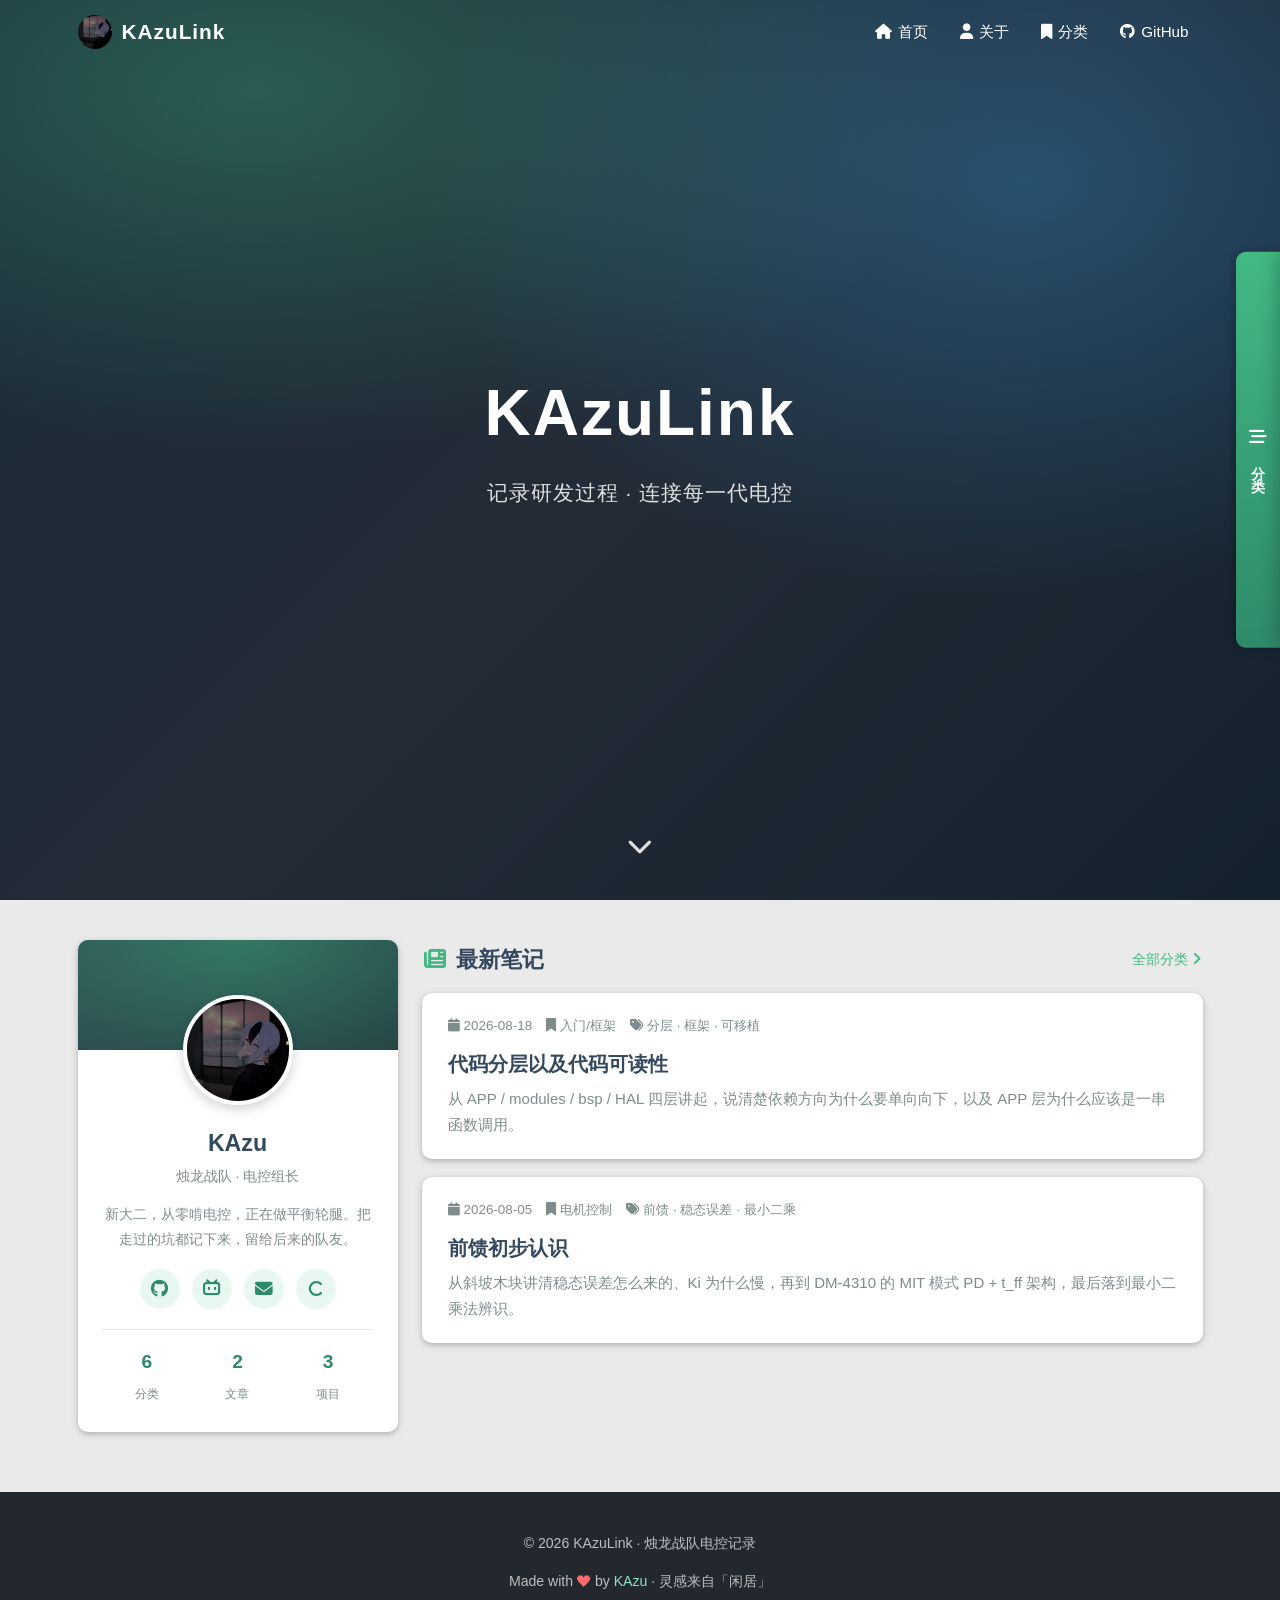
==== index.html @ f5722d4b "init: KAzuLink 电控博客" ====
<!DOCTYPE html>
<html lang="zh-CN">
<head>
  <meta charset="utf-8">
  <meta name="viewport" content="width=device-width, initial-scale=1.0">
  <meta name="keywords" content="KAzuLink,烛龙,电控,机器人,轮腿,STM32">
  <meta name="description" content="KAzuLink · 烛龙电控记录与传承">
  <title>KAzuLink · 首页</title>
  <link rel="icon" type="image/png" href="preview.jpg">

  <!-- Font Awesome 图标 -->
  <link rel="stylesheet" href="https://cdn.jsdelivr.net/npm/@fortawesome/fontawesome-free@6.5.1/css/all.min.css">
  <!-- AOS 滚动动画（与闲居同款） -->
  <link rel="stylesheet" href="https://cdn.jsdelivr.net/npm/aos@2.3.4/dist/aos.css">
  <link rel="stylesheet" href="css/style.css">
</head>
<body>

  <!-- ============ 顶部导航 ============ -->
  <header class="navbar-fixed">
    <nav id="headNav" class="nav-transparent">
      <div class="container">
        <div class="brand">
          <a href="index.html" class="waves-effect">
            <img src="preview.jpg" class="logo-img" alt="LOGO">
            <span>KAzuLink</span>
          </a>
        </div>
        <ul class="nav-menu">
          <li><a href="index.html" class="waves-effect"><i class="fas fa-home"></i><span>首页</span></a></li>
          <li><a href="about.html" class="waves-effect"><i class="fas fa-user"></i><span>关于</span></a></li>
          <li><a href="categories.html" class="waves-effect"><i class="fas fa-bookmark"></i><span>分类</span></a></li>
          <li><a href="https://github.com/KAzuLInk" target="_blank" class="waves-effect"><i class="fab fa-github"></i><span>GitHub</span></a></li>
        </ul>
      </div>
    </nav>
  </header>

  <!-- ============ Hero Banner ============ -->
  <section class="hero">
    <div class="hero-inner">
      <h1 class="site-title" data-aos="fade-up">KAzuLink</h1>
      <p class="site-subtitle" data-aos="fade-up" data-aos-delay="150">记录研发过程 · 连接每一代电控</p>
    </div>
    <a href="#main" class="scroll-down"><i class="fas fa-chevron-down"></i></a>
  </section>

  <!-- ============ 主体 ============ -->
  <main class="main" id="main">
    <div class="container layout">

      <!-- 左侧个人卡片 -->
      <aside class="card profile-card" data-aos="fade-right">
        <div class="profile-cover"></div>
        <div class="profile-body">
          <a class="profile-main" href="about.html" title="查看关于我">
            <img src="preview.jpg" class="avatar" alt="头像">
            <h2 class="profile-name">KAzu</h2>
            <p class="profile-title">烛龙战队 · 电控组长</p>
            <p class="profile-bio">新大二，从零啃电控，正在做平衡轮腿。把走过的坑都记下来，留给后来的队友。</p>
          </a>
          <div class="profile-links">
            <a href="https://github.com/KAzuLInk" target="_blank" title="GitHub"><i class="fab fa-github"></i></a>
            <a href="https://space.bilibili.com/" target="_blank" title="B站"><i class="fab fa-bilibili"></i></a>
            <a href="mailto:you@example.com" title="邮箱"><i class="fas fa-envelope"></i></a>
            <a href="#" title="CSDN"><i class="fas fa-c"></i></a>
          </div>
          <div class="profile-stats">
            <div class="stat"><b>6</b><span>分类</span></div>
            <div class="stat"><b>2</b><span>文章</span></div>
            <div class="stat"><b>3</b><span>项目</span></div>
          </div>
        </div>
      </aside>

      <!-- 右侧文章列表 -->
      <section>
        <div class="section-head" data-aos="fade-left">
          <h2><i class="fas fa-newspaper"></i>最新笔记</h2>
          <a class="more" href="categories.html">全部分类 <i class="fas fa-angle-right"></i></a>
        </div>

        <!-- POSTS_START -->
        <article class="card post-card hoverable" data-aos="fade-up">
          <div class="post-meta">
            <span><i class="fas fa-calendar"></i>2026-08-18</span>
            <span><i class="fas fa-bookmark"></i>入门/框架</span>
            <span><i class="fas fa-tags"></i>分层 · 框架 · 可移植</span>
          </div>
          <h3><a href="post-code-layering.html">代码分层以及代码可读性</a></h3>
          <p class="post-excerpt">从 APP / modules / bsp / HAL 四层讲起，说清楚依赖方向为什么要单向向下，以及 APP 层为什么应该是一串函数调用。</p>
        </article>

        <article class="card post-card hoverable" data-aos="fade-up" data-aos-delay="100">
          <div class="post-meta">
            <span><i class="fas fa-calendar"></i>2026-08-05</span>
            <span><i class="fas fa-bookmark"></i>电机控制</span>
            <span><i class="fas fa-tags"></i>前馈 · 稳态误差 · 最小二乘</span>
          </div>
          <h3><a href="post-feedforward.html">前馈初步认识</a></h3>
          <p class="post-excerpt">从斜坡木块讲清稳态误差怎么来的、Ki 为什么慢，再到 DM-4310 的 MIT 模式 PD + t_ff 架构，最后落到最小二乘法辨识。</p>
        </article>
      <!-- POSTS_END -->
      </section>

    </div>
  </main>

  <!-- ============ 右侧弹出分类抽屉 ============ -->
  <aside class="category-drawer" id="categoryDrawer">
    <div class="drawer-handle" id="drawerHandle">
      <i class="fas fa-bars-staggered"></i>
      <span class="handle-text">分 类</span>
    </div>
    <div class="drawer-body">
      <div class="drawer-title"><i class="fas fa-bookmark"></i>全部分类</div>
      <a class="drawer-item" href="categories.html#framework"><i class="fas fa-layer-group"></i>入门/框架<span class="count">1</span></a>
      <a class="drawer-item" href="categories.html#motor"><i class="fas fa-gauge-high"></i>电机控制<span class="count">1</span></a>
      <a class="drawer-item" href="categories.html#leg"><i class="fas fa-person-running"></i>平衡轮腿<span class="count">0</span></a>
      <a class="drawer-item" href="categories.html#chassis"><i class="fas fa-gears"></i>底盘/云台<span class="count">0</span></a>
      <a class="drawer-item" href="categories.html#review"><i class="fas fa-flag-checkered"></i>比赛复盘<span class="count">0</span></a>
      <a class="drawer-item" href="categories.html#pitfall"><i class="fas fa-triangle-exclamation"></i>踩坑记录<span class="count">0</span></a>
    </div>
  </aside>

  <!-- ============ 返回顶部 ============ -->
  <button class="to-top" id="toTop" title="返回顶部"><i class="fas fa-arrow-up"></i></button>

  <!-- ============ 页脚 ============ -->
  <footer>
    <p>© 2026 KAzuLink · 烛龙战队电控记录</p>
    <p>Made with <span class="heart">❤</span> by <a href="about.html">KAzu</a> · 灵感来自「闲居」</p>
  </footer>

  <!-- AOS 动画 -->
  <script src="https://cdn.jsdelivr.net/npm/aos@2.3.4/dist/aos.js"></script>
  <script src="js/main.js"></script>
</body>
</html>
---- css/style.css ----
/* ============================================================
   KAzuLink · 电控技术博客
   风格复刻自 "闲居" (Hexo + Matery 主题)
   ============================================================ */

:root {
  --bg: #eaeaea;
  --text: #34495e;
  --text-light: #7f8c8d;
  --accent: #42b983;
  --accent-dark: #2e8b6a;
  --accent-light: rgba(66, 185, 131, .12);
  --card-bg: #ffffff;
  --border: #e8e8e8;
  --shadow: 0 2px 5px 0 rgba(0, 0, 0, .16), 0 2px 10px 0 rgba(0, 0, 0, .12);
  --shadow-hover: 0 6px 16px 0 rgba(0, 0, 0, .18), 0 4px 20px 0 rgba(0, 0, 0, .14);
  --radius: 10px;
  --nav-h: 64px;
}

* { box-sizing: border-box; }

html { scroll-behavior: smooth; }

body {
  margin: 0;
  color: var(--text);
  background-color: var(--bg);
  font-family: -apple-system, BlinkMacSystemFont, "Segoe UI", "PingFang SC",
    "Hiragino Sans GB", "Microsoft YaHei", sans-serif;
  font-size: 16px;
  line-height: 1.7;
  overflow-x: hidden;
}

a { color: var(--accent); text-decoration: none; }
a:hover { color: var(--accent-dark); }

h1, h2, h3, h4, h5, h6 { color: var(--text); line-height: 1.4; }

img { max-width: 100%; }

.container {
  width: 90%;
  max-width: 1125px;
  margin: 0 auto;
}

/* ============================================================
   顶部导航（透明 -> 滚动后变白）
   ============================================================ */
.navbar-fixed {
  position: fixed;
  top: 0;
  left: 0;
  right: 0;
  height: var(--nav-h);
  z-index: 1000;
}

nav {
  height: var(--nav-h);
  display: flex;
  align-items: center;
  transition: background-color .35s ease, box-shadow .35s ease;
  background-color: transparent;
}

nav.solid {
  background-color: #fff;
  box-shadow: 0 2px 8px rgba(0, 0, 0, .12);
}

nav .container {
  display: flex;
  align-items: center;
  justify-content: space-between;
}

.brand a {
  display: flex;
  align-items: center;
  gap: 10px;
  color: #fff;
  font-size: 1.3rem;
  font-weight: 700;
  letter-spacing: 1px;
}

nav.solid .brand a { color: var(--text); }

.brand .logo-img {
  width: 34px;
  height: 34px;
  border-radius: 50%;
  object-fit: cover;
  background: var(--accent);
}

.nav-menu {
  display: flex;
  align-items: center;
  gap: 4px;
  list-style: none;
  margin: 0;
  padding: 0;
}

.nav-menu li a {
  display: flex;
  align-items: center;
  gap: 6px;
  padding: 8px 14px;
  border-radius: 20px;
  color: #fff;
  font-size: .95rem;
  transition: background-color .25s;
}

nav.solid .nav-menu li a { color: var(--text); }

.nav-menu li a:hover {
  background-color: rgba(255, 255, 255, .18);
}

nav.solid .nav-menu li a:hover {
  background-color: var(--accent-light);
  color: var(--accent-dark);
}

/* 波纹（Materialize waves 简化版） */
.waves-effect {
  position: relative;
  overflow: hidden;
  cursor: pointer;
}

.wave-ripple {
  position: absolute;
  border-radius: 50%;
  background: rgba(255, 255, 255, .45);
  transform: scale(0);
  animation: ripple .6s linear;
  pointer-events: none;
}

nav.solid .wave-ripple { background: rgba(66, 185, 131, .35); }

@keyframes ripple {
  to { transform: scale(4); opacity: 0; }
}

/* ============================================================
   Hero Banner
   ============================================================ */
.hero {
  position: relative;
  min-height: 100vh;
  display: flex;
  align-items: center;
  justify-content: center;
  text-align: center;
  background:
    radial-gradient(1200px 600px at 20% 10%, rgba(66, 185, 131, .35), transparent 60%),
    radial-gradient(1000px 700px at 80% 20%, rgba(52, 152, 219, .35), transparent 60%),
    linear-gradient(135deg, #1a2a3a 0%, #232b36 50%, #14222e 100%);
  color: #fff;
}

.hero-inner { padding: 0 24px; }

.hero .site-title {
  margin: 0;
  font-size: clamp(2.4rem, 6vw, 4rem);
  font-weight: 800;
  letter-spacing: 2px;
  color: #fff;
}

.hero .site-subtitle {
  margin-top: 16px;
  font-size: clamp(1rem, 2.4vw, 1.3rem);
  color: rgba(255, 255, 255, .85);
  letter-spacing: 1px;
}

.hero .scroll-down {
  position: absolute;
  bottom: 32px;
  left: 50%;
  transform: translateX(-50%);
  color: rgba(255, 255, 255, .85);
  font-size: 1.6rem;
  animation: bounce 2s infinite;
}

@keyframes bounce {
  0%, 20%, 50%, 80%, 100% { transform: translate(-50%, 0); }
  40% { transform: translate(-50%, -14px); }
  60% { transform: translate(-50%, -7px); }
}

/* ============================================================
   主体布局：左侧个人卡片 + 右侧文章列表
   ============================================================ */
.main {
  padding: 40px 0 60px;
}

.layout {
  display: grid;
  grid-template-columns: 320px 1fr;
  gap: 24px;
  align-items: start;
}

/* ---- 卡片通用 ---- */
.card {
  background: var(--card-bg);
  border-radius: var(--radius);
  box-shadow: var(--shadow);
  overflow: hidden;
  transition: box-shadow .3s ease, transform .3s ease;
}

.card.hoverable:hover {
  box-shadow: var(--shadow-hover);
  transform: translateY(-4px);
}

/* ---- 个人卡片 ---- */
.profile-card { text-align: center; }

.profile-cover {
  height: 110px;
  background:
    radial-gradient(600px 300px at 50% 0%, rgba(66, 185, 131, .5), transparent 70%),
    linear-gradient(135deg, #2b3a4a, #1f2c38);
}

.profile-body { padding: 0 24px 26px; }

/* 个人名片核心区：可点击跳转"关于"页 */
.profile-main {
  display: block;
  color: inherit;
  text-decoration: none;
}

.profile-main:hover .profile-name { color: var(--accent); }

.profile-main:hover .avatar {
  box-shadow: 0 6px 18px rgba(66, 185, 131, .35);
  border-color: var(--accent);
}

.avatar {
  width: 110px;
  height: 110px;
  border-radius: 50%;
  object-fit: cover;
  margin-top: -55px;
  border: 4px solid #fff;
  box-shadow: 0 4px 12px rgba(0, 0, 0, .18);
  background: #fff;
}

.profile-name {
  margin: 14px 0 4px;
  font-size: 1.45rem;
  font-weight: 700;
}

.profile-title {
  margin: 0;
  color: var(--text-light);
  font-size: .9rem;
}

.profile-bio {
  margin: 14px 0 0;
  color: var(--text-light);
  font-size: .9rem;
  line-height: 1.7;
}

.profile-links {
  margin-top: 18px;
  display: flex;
  justify-content: center;
  gap: 12px;
}

.profile-links a {
  width: 40px;
  height: 40px;
  display: flex;
  align-items: center;
  justify-content: center;
  border-radius: 50%;
  background: var(--accent-light);
  color: var(--accent-dark);
  font-size: 1.1rem;
  transition: background-color .25s, transform .25s;
}

.profile-links a:hover {
  background: var(--accent);
  color: #fff;
  transform: translateY(-3px);
}

/* 数据统计 */
.profile-stats {
  margin-top: 20px;
  padding-top: 16px;
  border-top: 1px solid var(--border);
  display: flex;
  justify-content: space-around;
}

.profile-stats .stat b {
  display: block;
  font-size: 1.2rem;
  color: var(--accent-dark);
}

.profile-stats .stat span {
  font-size: .78rem;
  color: var(--text-light);
}

/* ---- 文章卡片 ---- */
.section-head {
  display: flex;
  align-items: center;
  justify-content: space-between;
  margin: 4px 2px 18px;
}

.section-head h2 {
  margin: 0;
  font-size: 1.4rem;
  display: flex;
  align-items: center;
  gap: 10px;
}

.section-head h2 i { color: var(--accent); }

.section-head .more { font-size: .9rem; }

.post-card {
  padding: 22px 26px;
  margin-bottom: 18px;
}

.post-card .post-meta {
  display: flex;
  flex-wrap: wrap;
  gap: 14px;
  align-items: center;
  color: var(--text-light);
  font-size: .84rem;
}

.post-card .post-meta i { margin-right: 4px; }

.post-card h3 {
  margin: 12px 0 8px;
  font-size: 1.25rem;
}

.post-card h3 a { color: var(--text); }
.post-card h3 a:hover { color: var(--accent); }

.post-card .post-excerpt {
  margin: 0;
  color: var(--text-light);
  font-size: .94rem;
}

.post-tags {
  margin-top: 14px;
  display: flex;
  flex-wrap: wrap;
  gap: 8px;
}

.post-tags .tag {
  padding: 3px 12px;
  border-radius: 14px;
  background: var(--accent-light);
  color: var(--accent-dark);
  font-size: .78rem;
}

.post-tags .tag i { margin-right: 3px; }

/* ============================================================
   右侧弹出分类抽屉
   ============================================================ */
.category-drawer {
  position: fixed;
  top: 50%;
  right: -228px;                 /* 只露出左侧 44px 把手 */
  transform: translateY(-50%);
  z-index: 990;
  display: flex;
  transition: right .38s cubic-bezier(.22, .61, .36, 1);
}

.category-drawer:hover,
.category-drawer.open {
  right: 0;
}

.drawer-handle {
  width: 44px;
  display: flex;
  flex-direction: column;
  align-items: center;
  justify-content: center;
  gap: 10px;
  background: linear-gradient(180deg, var(--accent), var(--accent-dark));
  color: #fff;
  border-radius: 10px 0 0 10px;
  box-shadow: -2px 0 10px rgba(0, 0, 0, .25);
  cursor: pointer;
}

.drawer-handle .handle-text {
  writing-mode: vertical-rl;
  letter-spacing: 4px;
  font-size: .86rem;
  font-weight: 700;
}

.drawer-handle i { font-size: 1.1rem; }

.drawer-body {
  width: 228px;
  background: #fff;
  box-shadow: -4px 0 16px rgba(0, 0, 0, .22);
  padding: 16px 14px 18px;
  display: flex;
  flex-direction: column;
  gap: 8px;
}

.drawer-title {
  font-size: 1rem;
  font-weight: 700;
  padding: 2px 6px 10px;
  border-bottom: 1px solid var(--border);
  margin-bottom: 4px;
}

.drawer-title i { color: var(--accent); margin-right: 6px; }

.drawer-item {
  display: flex;
  align-items: center;
  gap: 12px;
  padding: 10px 12px;
  border-radius: 8px;
  color: var(--text);
  font-size: .92rem;
  transition: background-color .2s, color .2s, transform .2s;
}

.drawer-item i {
  width: 22px;
  text-align: center;
  color: var(--accent);
  font-size: 1rem;
}

.drawer-item:hover {
  background: var(--accent-light);
  color: var(--accent-dark);
  transform: translateX(4px);
}

.drawer-item .count {
  margin-left: auto;
  font-size: .78rem;
  color: var(--text-light);
  background: var(--bg);
  border-radius: 10px;
  padding: 1px 8px;
}

/* ============================================================
   返回顶部
   ============================================================ */
.to-top {
  position: fixed;
  right: 28px;
  bottom: 28px;
  width: 46px;
  height: 46px;
  border-radius: 50%;
  background: var(--accent);
  color: #fff;
  border: none;
  font-size: 1.2rem;
  cursor: pointer;
  box-shadow: var(--shadow);
  opacity: 0;
  visibility: hidden;
  transform: translateY(12px);
  transition: opacity .3s, transform .3s, visibility .3s;
  z-index: 960;
}

.to-top.show {
  opacity: 1;
  visibility: visible;
  transform: translateY(0);
}

.to-top:hover { background: var(--accent-dark); }

/* ============================================================
   页脚
   ============================================================ */
footer {
  background: #23272e;
  color: rgba(255, 255, 255, .7);
  text-align: center;
  padding: 26px 20px;
  font-size: .88rem;
}

footer a { color: #8fe0c0; }

footer .heart { color: #ff6b6b; }

/* ============================================================
   文章页 / 关于页 正文
   ============================================================ */
.page-hero {
  padding: calc(var(--nav-h) + 60px) 0 60px;
  background:
    radial-gradient(900px 400px at 30% 0%, rgba(66, 185, 131, .28), transparent 60%),
    linear-gradient(135deg, #1a2a3a, #14222e);
  color: #fff;
  text-align: center;
}

.page-hero h1 { color: #fff; font-size: 2rem; margin: 0 0 8px; }
.page-hero p { color: rgba(255, 255, 255, .8); margin: 0; }

.article {
  background: var(--card-bg);
  border-radius: var(--radius);
  box-shadow: var(--shadow);
  padding: 34px 40px;
  margin: 40px 0;
}

.article .article-meta {
  color: var(--text-light);
  font-size: .86rem;
  display: flex;
  flex-wrap: wrap;
  gap: 16px;
  padding-bottom: 16px;
  border-bottom: 1px solid var(--border);
}

.article h1 { font-size: 1.7rem; margin: 18px 0 10px; }

.article h2 {
  font-size: 1.35rem;
  margin: 30px 0 12px;
  padding-left: 12px;
  border-left: 4px solid var(--accent);
}

.article p { line-height: 1.9; }

.article code {
  background: var(--accent-light);
  color: var(--accent-dark);
  padding: 2px 6px;
  border-radius: 4px;
  font-family: "SFMono-Regular", Consolas, "Courier New", monospace;
  font-size: .88em;
}

.article pre {
  background: #1f2a36;
  color: #d6e2ec;
  padding: 20px 22px;
  border-radius: 8px;
  overflow-x: auto;
  line-height: 1.6;
}

.article pre code {
  background: none;
  color: inherit;
  padding: 0;
  font-size: .9em;
}

.article blockquote {
  margin: 18px 0;
  padding: 14px 18px;
  border-left: 4px solid var(--accent);
  background: var(--accent-light);
  color: #556;
  border-radius: 0 6px 6px 0;
}

/* 文章配图 */
.article .figure {
  margin: 24px auto;
  text-align: center;
}

.article .figure img {
  max-width: 100%;
  border-radius: 6px;
  box-shadow: var(--shadow);
}

.article .figure .caption {
  margin-top: 10px;
  color: var(--text-light);
  font-size: .85rem;
}

/* 文章持续修订提示 */
.article .article-note {
  margin-top: 30px;
  padding: 14px 18px;
  border-radius: 8px;
  background: #f6f8fa;
  border: 1px dashed #d0d7de;
  color: var(--text-light);
  font-size: .88rem;
}

.article ul, .article ol { padding-left: 24px; }
.article li { margin: 6px 0; }

/* 关于页时间线 */
.timeline {
  position: relative;
  margin: 30px 0 0;
  padding-left: 28px;
}

.timeline::before {
  content: "";
  position: absolute;
  left: 8px;
  top: 4px;
  bottom: 4px;
  width: 2px;
  background: var(--border);
}

.timeline-item {
  position: relative;
  padding: 0 0 26px 20px;
}

.timeline-item::before {
  content: "";
  position: absolute;
  left: -24px;
  top: 6px;
  width: 12px;
  height: 12px;
  border-radius: 50%;
  background: var(--accent);
  box-shadow: 0 0 0 4px var(--accent-light);
}

.timeline-item .time {
  font-size: .82rem;
  color: var(--accent-dark);
  font-weight: 700;
}

.timeline-item h4 { margin: 4px 0 6px; }
.timeline-item p { margin: 0; color: var(--text-light); font-size: .92rem; }

/* 分类页 */
.cat-grid {
  display: grid;
  grid-template-columns: repeat(auto-fill, minmax(300px, 1fr));
  gap: 18px;
}

.cat-card {
  display: block;
  background: var(--card-bg);
  border-radius: var(--radius);
  box-shadow: var(--shadow);
  padding: 22px 24px;
  color: var(--text);
  transition: transform .3s, box-shadow .3s;
}

.cat-card:hover {
  transform: translateY(-4px);
  box-shadow: var(--shadow-hover);
}

.cat-card .cat-icon {
  width: 46px;
  height: 46px;
  border-radius: 12px;
  display: flex;
  align-items: center;
  justify-content: center;
  font-size: 1.3rem;
  color: #fff;
  background: linear-gradient(135deg, var(--accent), var(--accent-dark));
  margin-bottom: 14px;
}

.cat-card h3 { margin: 0 0 6px; font-size: 1.1rem; color: var(--text); }
.cat-card p { margin: 0; color: var(--text-light); font-size: .88rem; }
.cat-card .count { color: var(--accent-dark); font-weight: 700; }

/* 分类文章列表区块 */
.cat-sections { margin-top: 30px; }

.cat-section {
  background: var(--card-bg);
  border-radius: var(--radius);
  box-shadow: var(--shadow);
  padding: 24px 28px;
  margin-bottom: 22px;
  scroll-margin-top: 84px;   /* 锚点跳转时避开固定导航 */
}

.cat-section h2 {
  margin: 0 0 14px;
  font-size: 1.25rem;
  display: flex;
  align-items: center;
  gap: 10px;
}

.cat-section h2 i { color: var(--accent); }

.cat-section ul {
  list-style: none;
  margin: 0;
  padding: 0;
}

.cat-section ul li {
  display: flex;
  align-items: center;
  justify-content: space-between;
  gap: 16px;
  padding: 12px 4px;
  border-bottom: 1px solid var(--border);
  transition: background-color .2s;
}

.cat-section ul li:last-child { border-bottom: none; }

.cat-section ul li a {
  color: var(--text);
  font-size: .96rem;
}

.cat-section ul li a::before {
  content: "\f15c";
  font-family: "Font Awesome 6 Free";
  font-weight: 900;
  color: var(--accent);
  margin-right: 10px;
}

.cat-section ul li a:hover { color: var(--accent-dark); }

.cat-section ul li .date {
  color: var(--text-light);
  font-size: .82rem;
  white-space: nowrap;
}

.cat-empty {
  color: var(--text-light);
  font-size: .9rem;
  font-style: italic;
}

/* ============================================================
   响应式
   ============================================================ */
@media (max-width: 992px) {
  .layout { grid-template-columns: 1fr; }
  .profile-card { max-width: 480px; margin: 0 auto; }
  .category-drawer { display: none; }   /* 小屏隐藏右侧抽屉，用顶部导航 */
}

@media (max-width: 601px) {
  .container { width: 95%; }
  .nav-menu li a span { display: none; }
  .nav-menu li a { padding: 8px 10px; }
  .article { padding: 24px 20px; }
}
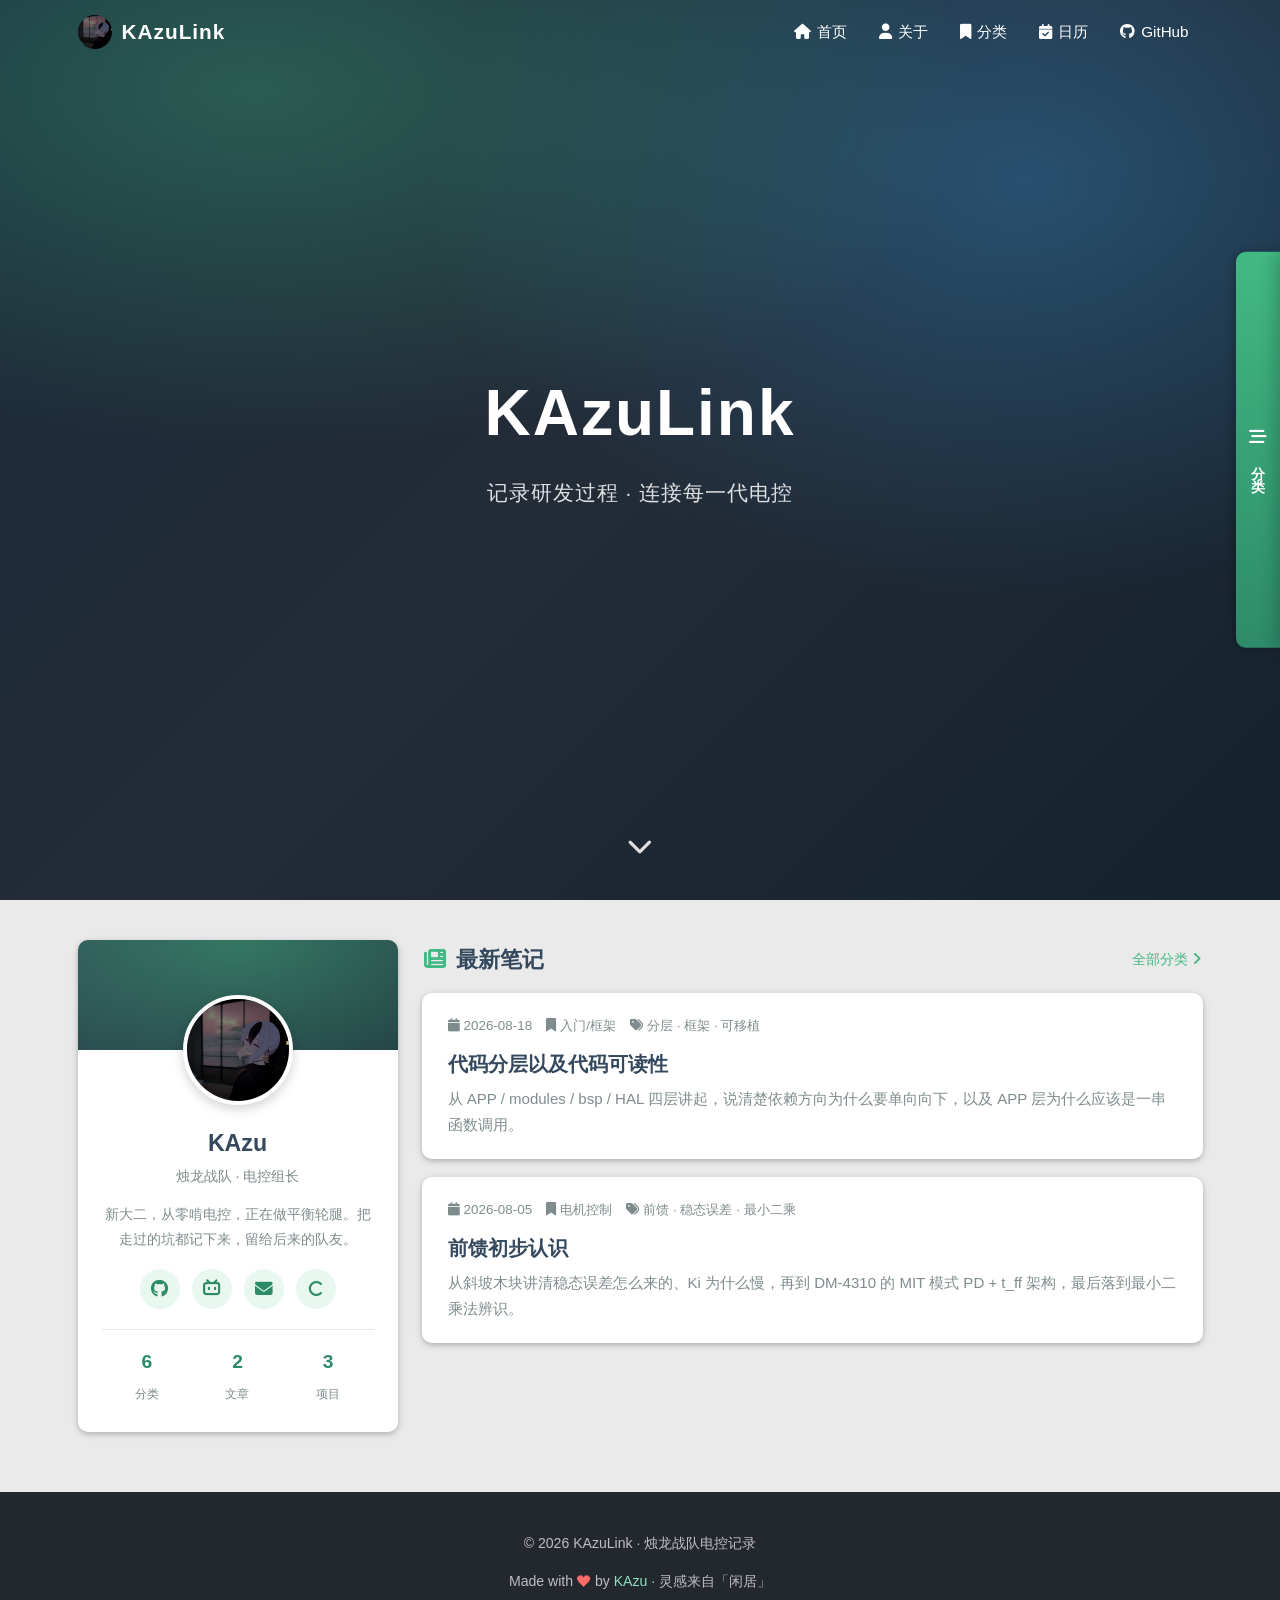
==== commit 23b9ba57: "feat(nav): 导航新增「日历」入口，新增单文件作战日历页 leg-plan.html" ====
--- a/index.html
+++ b/index.html
@@ -30,6 +30,7 @@
           <li><a href="index.html" class="waves-effect"><i class="fas fa-home"></i><span>首页</span></a></li>
           <li><a href="about.html" class="waves-effect"><i class="fas fa-user"></i><span>关于</span></a></li>
           <li><a href="categories.html" class="waves-effect"><i class="fas fa-bookmark"></i><span>分类</span></a></li>
+          <li><a href="leg-plan.html" class="waves-effect"><i class="fas fa-calendar-check"></i><span>日历</span></a></li>
           <li><a href="https://github.com/KAzuLInk" target="_blank" class="waves-effect"><i class="fab fa-github"></i><span>GitHub</span></a></li>
         </ul>
       </div>
